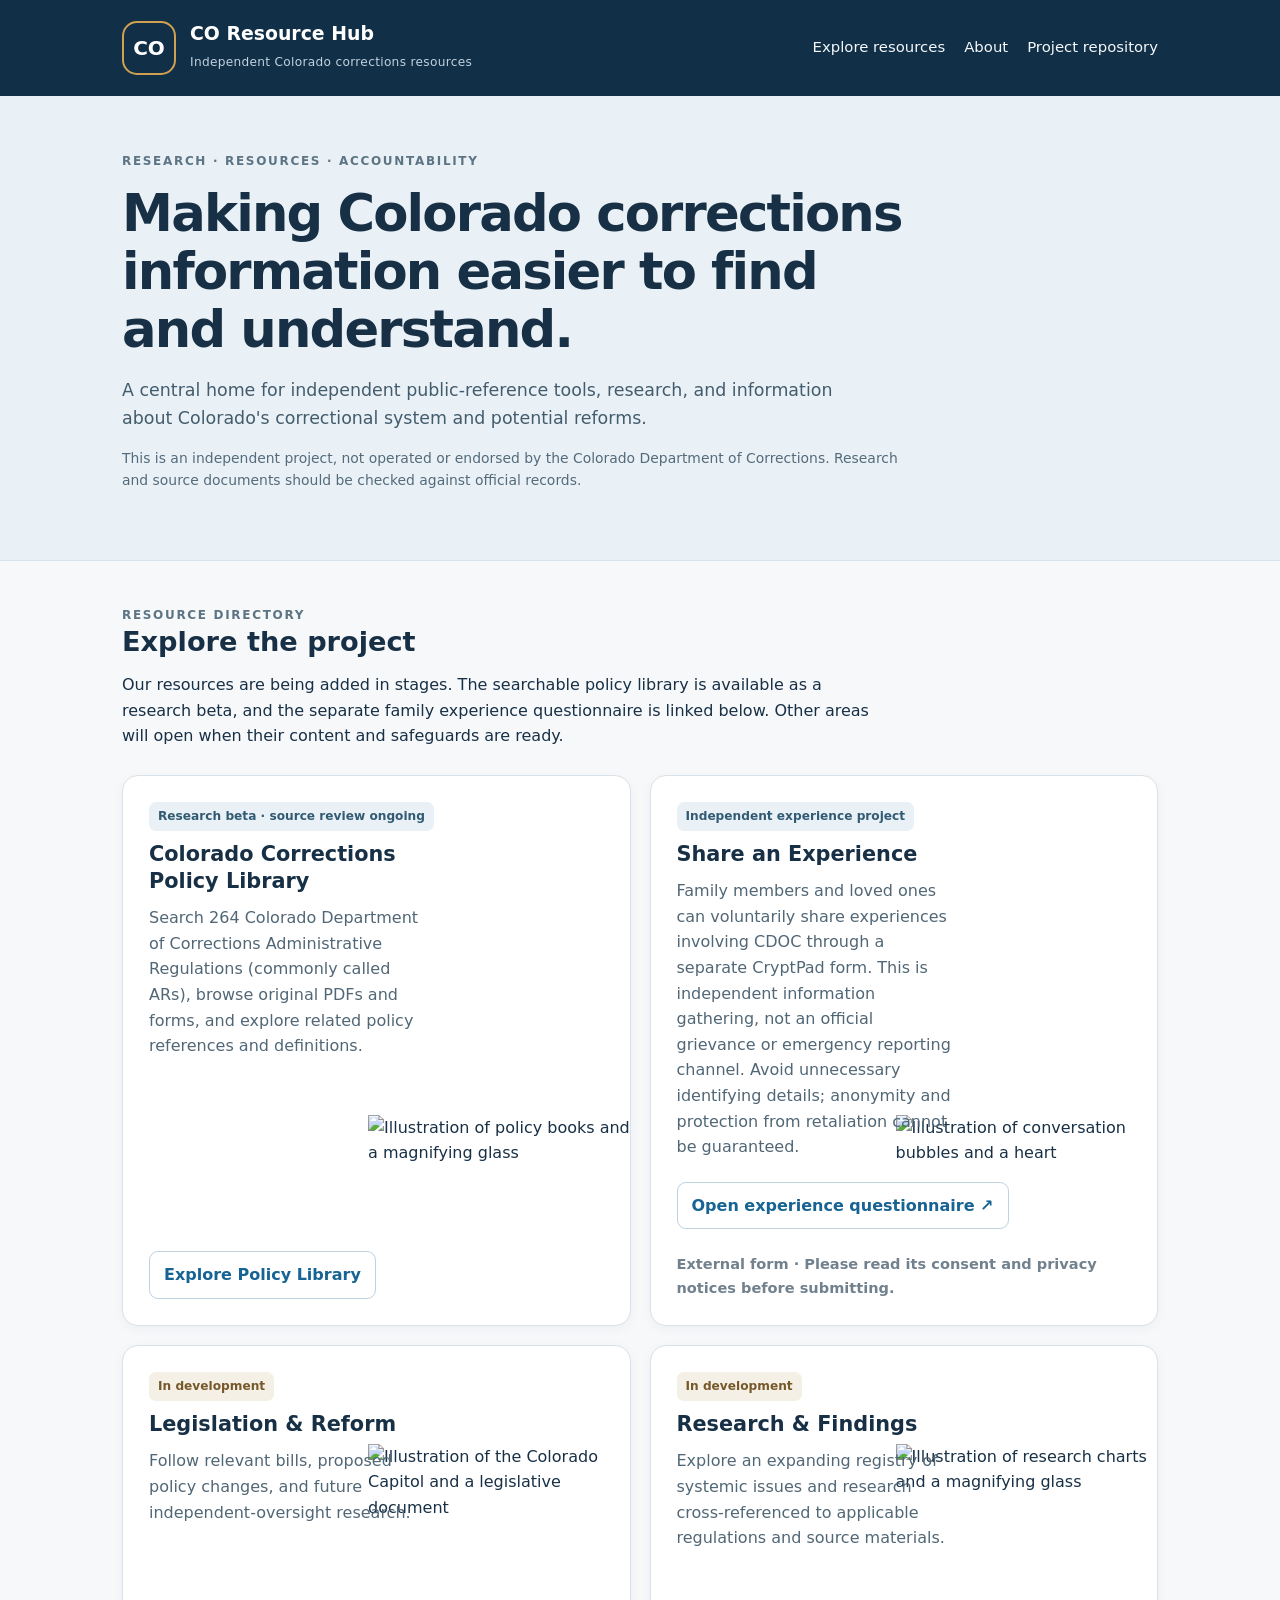
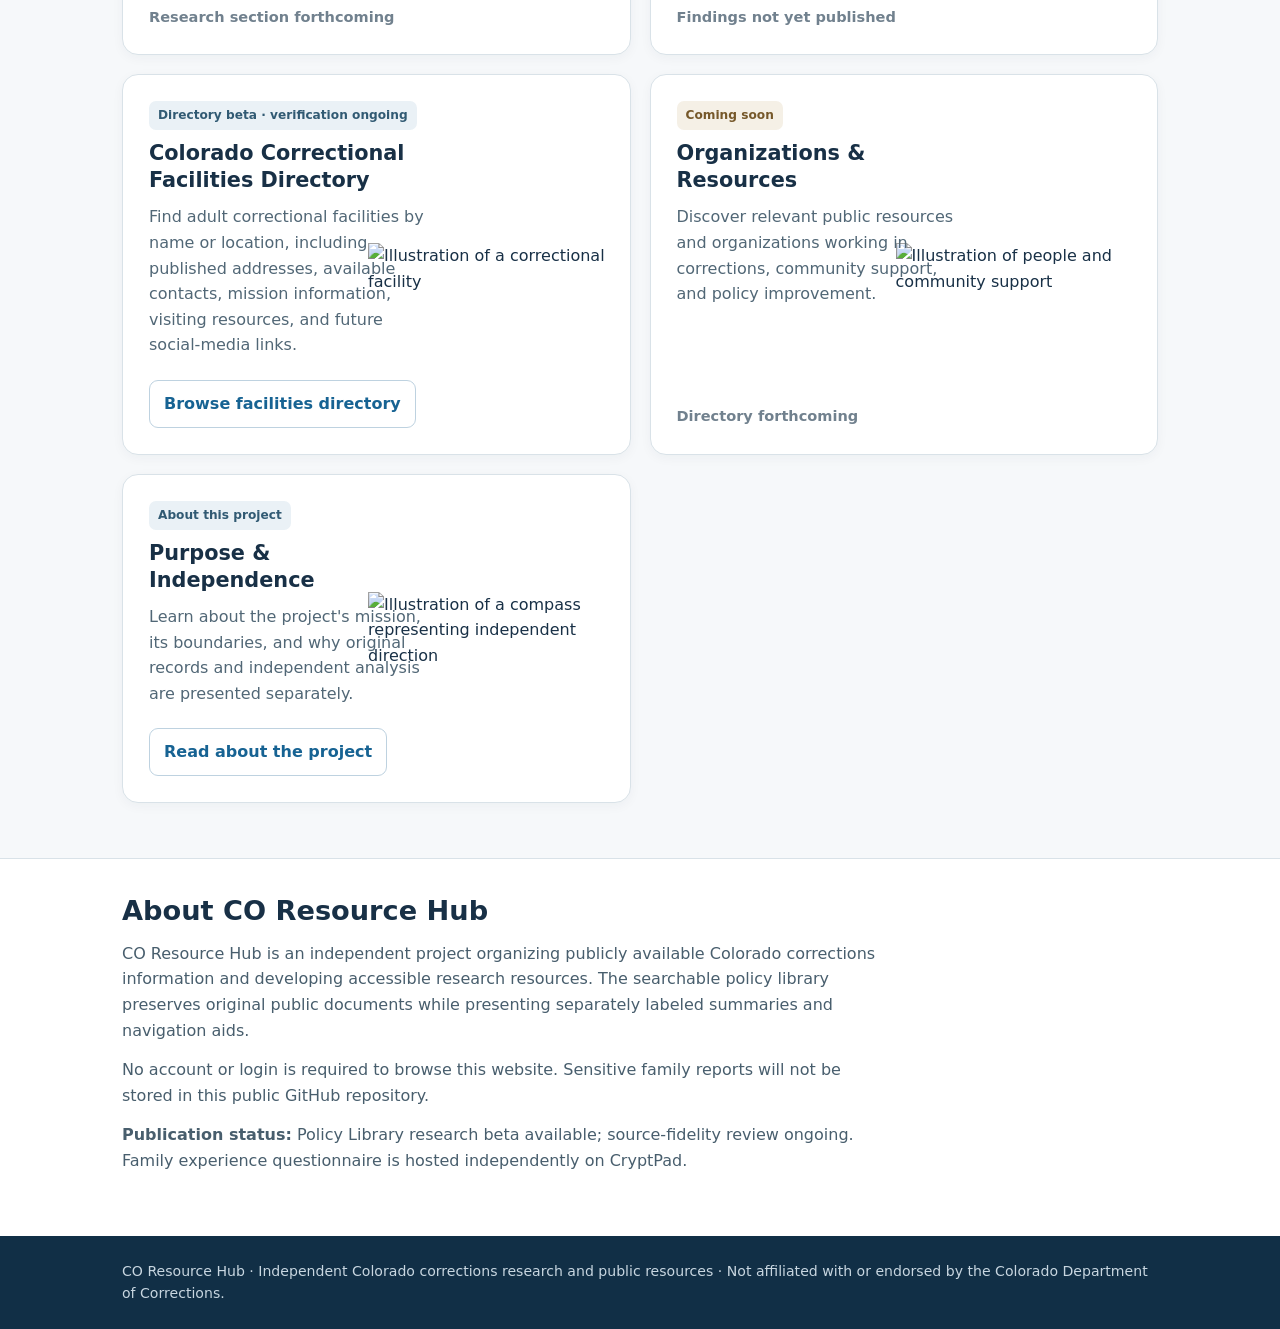
==== index.html @ f6420842 "Use full-size transparent card art with responsive layouts on homepage" ====
<!doctype html>
<html lang="en">
<head>
<meta charset="utf-8"><meta name="viewport" content="width=device-width,initial-scale=1">
<meta name="color-scheme" content="light"><meta name="theme-color" content="#112f46">
<title>CO Resource Hub | Independent Colorado Corrections Resources</title>
<meta name="description" content="Independent Colorado corrections research, public policy resources, and reform information.">
<style>
:root{color-scheme:light;--ink:#183046;--muted:#526778;--blue:#14679b;--navy:#112f46;--line:#d9e2e8;--bg:#f6f8fa;--gold:#d0a150}
*{box-sizing:border-box}html{scroll-behavior:smooth}body{margin:0;background:var(--bg);color:var(--ink);font:16px/1.6 system-ui,-apple-system,Segoe UI,Roboto,Arial,sans-serif}a{color:var(--blue)}a:focus-visible{outline:3px solid #d5a14a;outline-offset:3px}.shell{max-width:1080px;margin:auto;padding:0 22px}.top{background:var(--navy);color:white}.top .shell{display:flex;justify-content:space-between;align-items:center;gap:24px;padding-top:21px;padding-bottom:21px}.brand{display:flex;align-items:center;gap:14px;text-decoration:none;color:white}.brandmark{width:54px;height:54px;border:2px solid var(--gold);border-radius:15px;display:grid;place-items:center;font-size:20px;font-weight:800}.brandtitle{font-weight:760;line-height:1.25;font-size:1.18rem}.brandsub{color:#c1d2e0;font-size:.76rem;letter-spacing:.025em}.topnav{display:flex;gap:19px;flex-wrap:wrap}.topnav a{color:#f4f8fb;text-decoration:none;font-size:.93rem}.topnav a:hover{text-decoration:underline}.hero{background:#eaf1f6;border-bottom:1px solid var(--line)}.hero .shell{padding-top:56px;padding-bottom:55px}.eyebrow{font-size:.75rem;font-weight:800;letter-spacing:.14em;color:#5c7484;text-transform:uppercase}h1{font-size:clamp(2rem,5vw,3.2rem);line-height:1.13;letter-spacing:-.035em;margin:14px 0 18px;max-width:790px}h2{font-size:1.7rem;line-height:1.24;margin:0 0 13px}p{margin:0 0 14px}.lead{max-width:720px;font-size:1.09rem;color:#435c6d}.note{font-size:.87rem;color:#536a7b;max-width:780px}.main{padding-top:45px;padding-bottom:55px}.intro{max-width:750px;margin-bottom:26px}.grid{display:grid;grid-template-columns:repeat(2,minmax(0,1fr));gap:19px}.tile{background:white;border:1px solid var(--line);border-radius:16px;padding:26px;box-shadow:0 3px 12px rgba(21,51,72,.045);display:flex;flex-direction:column;align-items:flex-start;gap:10px}.tile h3{margin:0;font-size:1.3rem;line-height:1.3}.tile{position:relative;isolation:isolate;overflow:hidden;min-height:310px}.tile-title{width:100%;display:block}.tile-title h3{position:relative;z-index:1;max-width:63%}.tile-art{position:absolute;right:-7px;bottom:25px;width:53%;height:auto;max-height:270px;object-fit:contain;pointer-events:none;z-index:0}.tile p{position:relative;z-index:1;max-width:61%}.tile .tag,.tile .action,.tile .pending{position:relative;z-index:1}.tile p{color:#516776;margin:0;flex:1}.tag{background:#eaf1f6;color:#315a73;font-size:.76rem;font-weight:760;border-radius:7px;padding:5px 9px}.soon{background:#f5f0e6;color:#76582a}.action{margin-top:12px;padding:10px 14px;border:1px solid #bed2e0;border-radius:9px;color:#176393;text-decoration:none;font-weight:700}.action:hover{background:#f0f6fa}.pending{color:#71818e;font-size:.91rem;font-weight:650;margin-top:13px}.about{border-top:1px solid var(--line);padding:35px 0 48px;background:white}.about p{max-width:770px;color:#485e6d}.footer{background:#112f46;color:#c8d6e0;padding:24px 0;font-size:.88rem}.footer a{color:#d6e7f7}
@media(max-width:700px){.tile{min-height:0}.tile-title{display:flex;align-items:center;justify-content:space-between;gap:12px}.tile-title h3{max-width:none;flex:1}.tile-art{position:static;width:min(44%,210px);max-height:190px;flex:none}.tile p{max-width:100%}.top .shell{align-items:flex-start;flex-direction:column;gap:15px}.topnav{gap:14px}.hero .shell{padding-top:40px;padding-bottom:40px}.grid{grid-template-columns:1fr}.tile{padding:22px}.main{padding-top:35px}}@media(prefers-reduced-motion:reduce){html{scroll-behavior:auto}}
</style>
</head>
<body>
<header class="top"><div class="shell"><a class="brand" href="/" aria-label="CO Resource Hub homepage"><span class="brandmark">CO</span><span><span class="brandtitle">CO Resource Hub</span><br><span class="brandsub">Independent Colorado corrections resources</span></span></a><nav class="topnav" aria-label="Primary navigation"><a href="#resources">Explore resources</a><a href="#about">About</a><a href="https://github.com/coresourcehub/coresourcehub.github.io">Project repository</a></nav></div></header>
<section class="hero"><div class="shell"><div class="eyebrow">Research · Resources · Accountability</div><h1>Making Colorado corrections information easier to find and understand.</h1><p class="lead">A central home for independent public-reference tools, research, and information about Colorado's correctional system and potential reforms.</p><p class="note">This is an independent project, not operated or endorsed by the Colorado Department of Corrections. Research and source documents should be checked against official records.</p></div></section>
<main id="resources" class="shell main"><div class="intro"><div class="eyebrow">Resource directory</div><h2>Explore the project</h2><p>Our resources are being added in stages. The searchable policy library is available as a research beta, and the separate family experience questionnaire is linked below. Other areas will open when their content and safeguards are ready.</p></div>
<div class="grid">
<section class="tile"><span class="tag">Research beta · source review ongoing</span><div class="tile-title"><h3>Colorado Corrections Policy Library</h3><img class="tile-art" src="/assets/home-art/policy-library.png" alt="Illustration of policy books and a magnifying glass" width="152" height="105" loading="lazy" decoding="async"></div><p>Search 264 Colorado Department of Corrections Administrative Regulations (commonly called ARs), browse original PDFs and forms, and explore related policy references and definitions.</p><a class="action" href="/policy-library/">Explore Policy Library</a></section>
<section class="tile"><span class="tag">Independent experience project</span><div class="tile-title"><h3>Share an Experience</h3><img class="tile-art" src="/assets/home-art/share-experience.png" alt="Illustration of conversation bubbles and a heart" width="152" height="105" loading="lazy" decoding="async"></div><p>Family members and loved ones can voluntarily share experiences involving CDOC through a separate CryptPad form. This is independent information gathering, not an official grievance or emergency reporting channel. Avoid unnecessary identifying details; anonymity and protection from retaliation cannot be guaranteed.</p><a class="action" href="https://cryptpad.fr/form/#/2/form/view/bYicaVissbYrBGzRIF2jSWqAauh83I-JgOISF4d9OFk/" target="_blank" rel="noopener noreferrer" aria-label="Open the independent experience questionnaire in CryptPad (external site)">Open experience questionnaire ↗</a><span class="pending">External form · Please read its consent and privacy notices before submitting.</span></section>
<section class="tile"><span class="tag soon">In development</span><div class="tile-title"><h3>Legislation &amp; Reform</h3><img class="tile-art" src="/assets/home-art/legislation-reform.png" alt="Illustration of the Colorado Capitol and a legislative document" width="152" height="105" loading="lazy" decoding="async"></div><p>Follow relevant bills, proposed policy changes, and future independent-oversight research.</p><span class="pending">Research section forthcoming</span></section>
<section class="tile"><span class="tag soon">In development</span><div class="tile-title"><h3>Research &amp; Findings</h3><img class="tile-art" src="/assets/home-art/research-findings.png" alt="Illustration of research charts and a magnifying glass" width="152" height="105" loading="lazy" decoding="async"></div><p>Explore an expanding registry of systemic issues and research cross-referenced to applicable regulations and source materials.</p><span class="pending">Findings not yet published</span></section>
<section class="tile"><span class="tag">Directory beta · verification ongoing</span><div class="tile-title"><h3>Colorado Correctional Facilities Directory</h3><img class="tile-art" src="/assets/home-art/facilities-directory.png" alt="Illustration of a correctional facility" width="152" height="105" loading="lazy" decoding="async"></div><p>Find adult correctional facilities by name or location, including published addresses, available contacts, mission information, visiting resources, and future social-media links.</p><a class="action" href="/facilities/">Browse facilities directory</a></section>
<section class="tile"><span class="tag soon">Coming soon</span><div class="tile-title"><h3>Organizations &amp; Resources</h3><img class="tile-art" src="/assets/home-art/organizations-resources.png" alt="Illustration of people and community support" width="152" height="105" loading="lazy" decoding="async"></div><p>Discover relevant public resources and organizations working in corrections, community support, and policy improvement.</p><span class="pending">Directory forthcoming</span></section>
<section class="tile"><span class="tag">About this project</span><div class="tile-title"><h3>Purpose &amp; Independence</h3><img class="tile-art" src="/assets/home-art/purpose-independence.png" alt="Illustration of a compass representing independent direction" width="152" height="105" loading="lazy" decoding="async"></div><p>Learn about the project's mission, its boundaries, and why original records and independent analysis are presented separately.</p><a class="action" href="#about">Read about the project</a></section>
</div></main>
<section class="about" id="about"><div class="shell"><h2>About CO Resource Hub</h2><p>CO Resource Hub is an independent project organizing publicly available Colorado corrections information and developing accessible research resources. The searchable policy library preserves original public documents while presenting separately labeled summaries and navigation aids.</p><p>No account or login is required to browse this website. Sensitive family reports will not be stored in this public GitHub repository.</p><p><strong>Publication status:</strong> Policy Library research beta available; source-fidelity review ongoing. Family experience questionnaire is hosted independently on CryptPad.</p></div></section>
<footer class="footer"><div class="shell">CO Resource Hub · Independent Colorado corrections research and public resources · Not affiliated with or endorsed by the Colorado Department of Corrections.</div></footer>
</body></html>
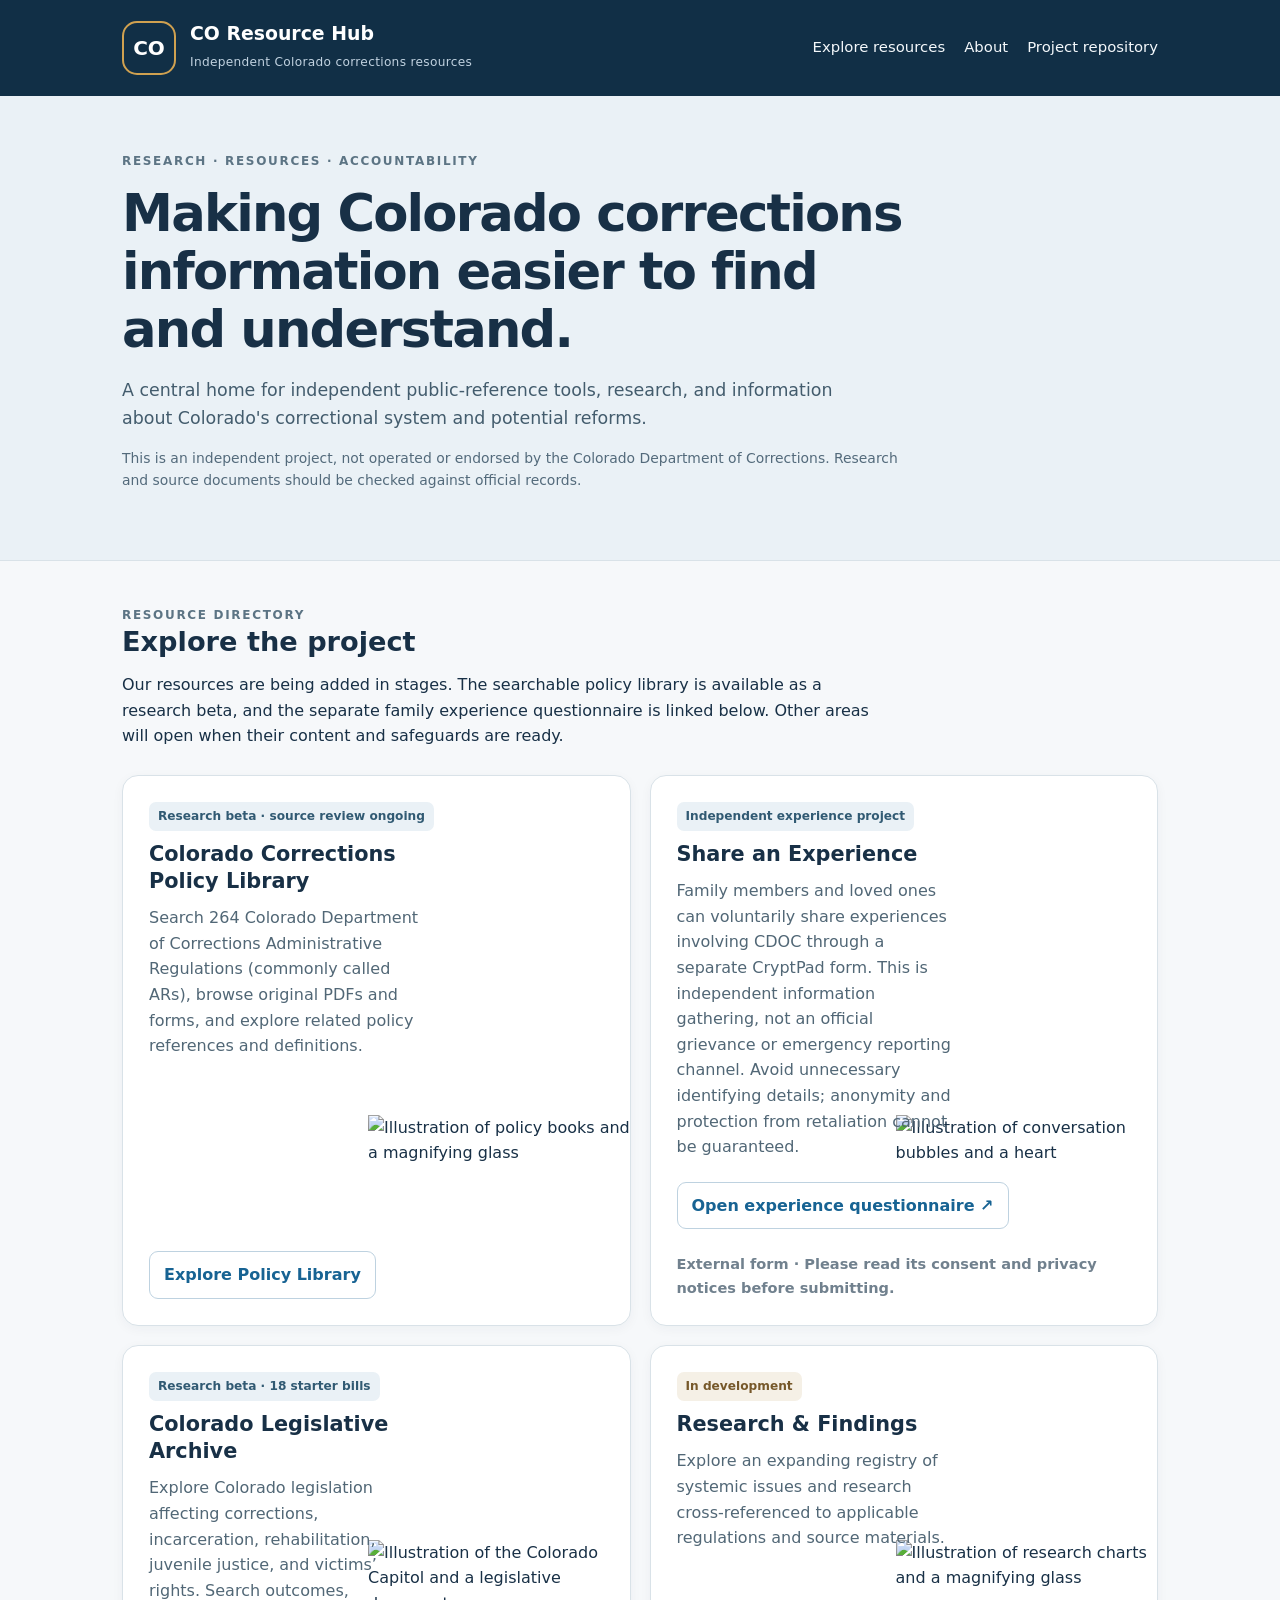
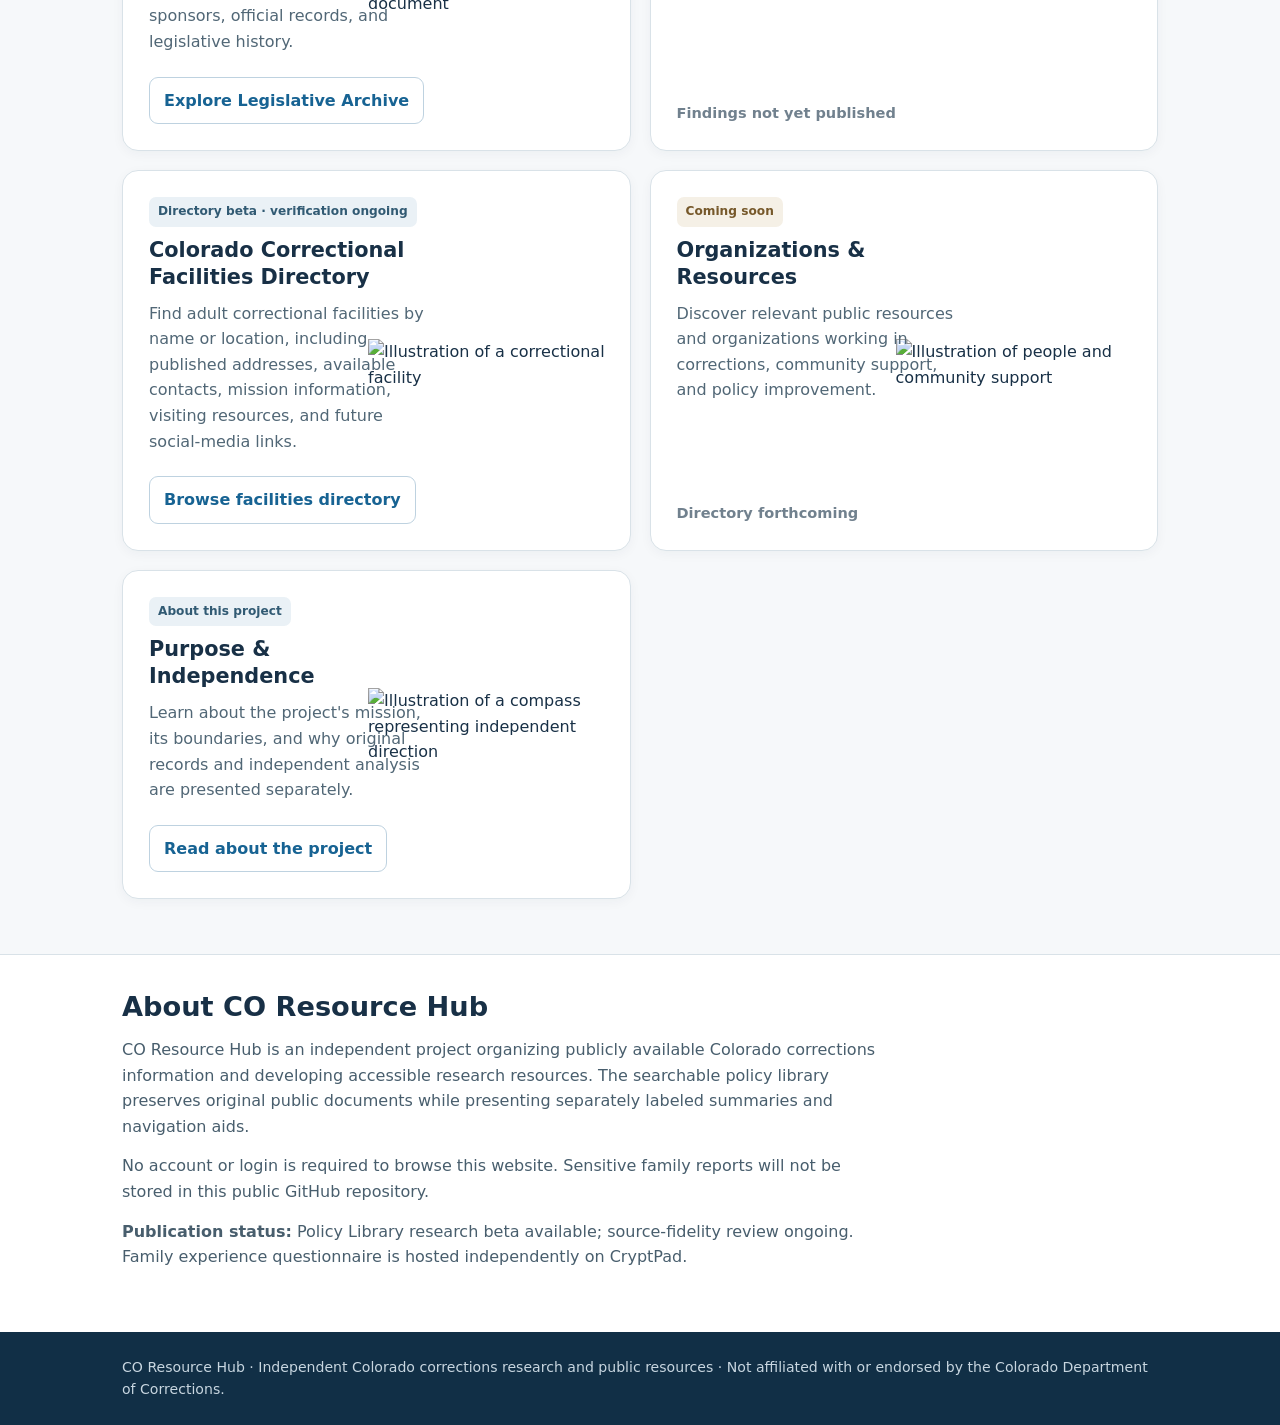
==== commit 6f577312: "Link new legislative archive from existing homepage card" ====
--- a/index.html
+++ b/index.html
@@ -18,7 +18,7 @@
 <div class="grid">
 <section class="tile"><span class="tag">Research beta · source review ongoing</span><div class="tile-title"><h3>Colorado Corrections Policy Library</h3><img class="tile-art" src="/assets/home-art/policy-library.png" alt="Illustration of policy books and a magnifying glass" width="152" height="105" loading="lazy" decoding="async"></div><p>Search 264 Colorado Department of Corrections Administrative Regulations (commonly called ARs), browse original PDFs and forms, and explore related policy references and definitions.</p><a class="action" href="/policy-library/">Explore Policy Library</a></section>
 <section class="tile"><span class="tag">Independent experience project</span><div class="tile-title"><h3>Share an Experience</h3><img class="tile-art" src="/assets/home-art/share-experience.png" alt="Illustration of conversation bubbles and a heart" width="152" height="105" loading="lazy" decoding="async"></div><p>Family members and loved ones can voluntarily share experiences involving CDOC through a separate CryptPad form. This is independent information gathering, not an official grievance or emergency reporting channel. Avoid unnecessary identifying details; anonymity and protection from retaliation cannot be guaranteed.</p><a class="action" href="https://cryptpad.fr/form/#/2/form/view/bYicaVissbYrBGzRIF2jSWqAauh83I-JgOISF4d9OFk/" target="_blank" rel="noopener noreferrer" aria-label="Open the independent experience questionnaire in CryptPad (external site)">Open experience questionnaire ↗</a><span class="pending">External form · Please read its consent and privacy notices before submitting.</span></section>
-<section class="tile"><span class="tag soon">In development</span><div class="tile-title"><h3>Legislation &amp; Reform</h3><img class="tile-art" src="/assets/home-art/legislation-reform.png" alt="Illustration of the Colorado Capitol and a legislative document" width="152" height="105" loading="lazy" decoding="async"></div><p>Follow relevant bills, proposed policy changes, and future independent-oversight research.</p><span class="pending">Research section forthcoming</span></section>
+<section class="tile"><span class="tag">Research beta · 18 starter bills</span><div class="tile-title"><h3>Colorado Legislative Archive</h3><img class="tile-art" src="/assets/home-art/legislation-reform.png" alt="Illustration of the Colorado Capitol and a legislative document" width="152" height="105" loading="lazy" decoding="async"></div><p>Explore Colorado legislation affecting corrections, incarceration, rehabilitation, juvenile justice, and victims’ rights. Search outcomes, sponsors, official records, and legislative history.</p><a class="action" href="/legislation/">Explore Legislative Archive</a></section>
 <section class="tile"><span class="tag soon">In development</span><div class="tile-title"><h3>Research &amp; Findings</h3><img class="tile-art" src="/assets/home-art/research-findings.png" alt="Illustration of research charts and a magnifying glass" width="152" height="105" loading="lazy" decoding="async"></div><p>Explore an expanding registry of systemic issues and research cross-referenced to applicable regulations and source materials.</p><span class="pending">Findings not yet published</span></section>
 <section class="tile"><span class="tag">Directory beta · verification ongoing</span><div class="tile-title"><h3>Colorado Correctional Facilities Directory</h3><img class="tile-art" src="/assets/home-art/facilities-directory.png" alt="Illustration of a correctional facility" width="152" height="105" loading="lazy" decoding="async"></div><p>Find adult correctional facilities by name or location, including published addresses, available contacts, mission information, visiting resources, and future social-media links.</p><a class="action" href="/facilities/">Browse facilities directory</a></section>
 <section class="tile"><span class="tag soon">Coming soon</span><div class="tile-title"><h3>Organizations &amp; Resources</h3><img class="tile-art" src="/assets/home-art/organizations-resources.png" alt="Illustration of people and community support" width="152" height="105" loading="lazy" decoding="async"></div><p>Discover relevant public resources and organizations working in corrections, community support, and policy improvement.</p><span class="pending">Directory forthcoming</span></section>
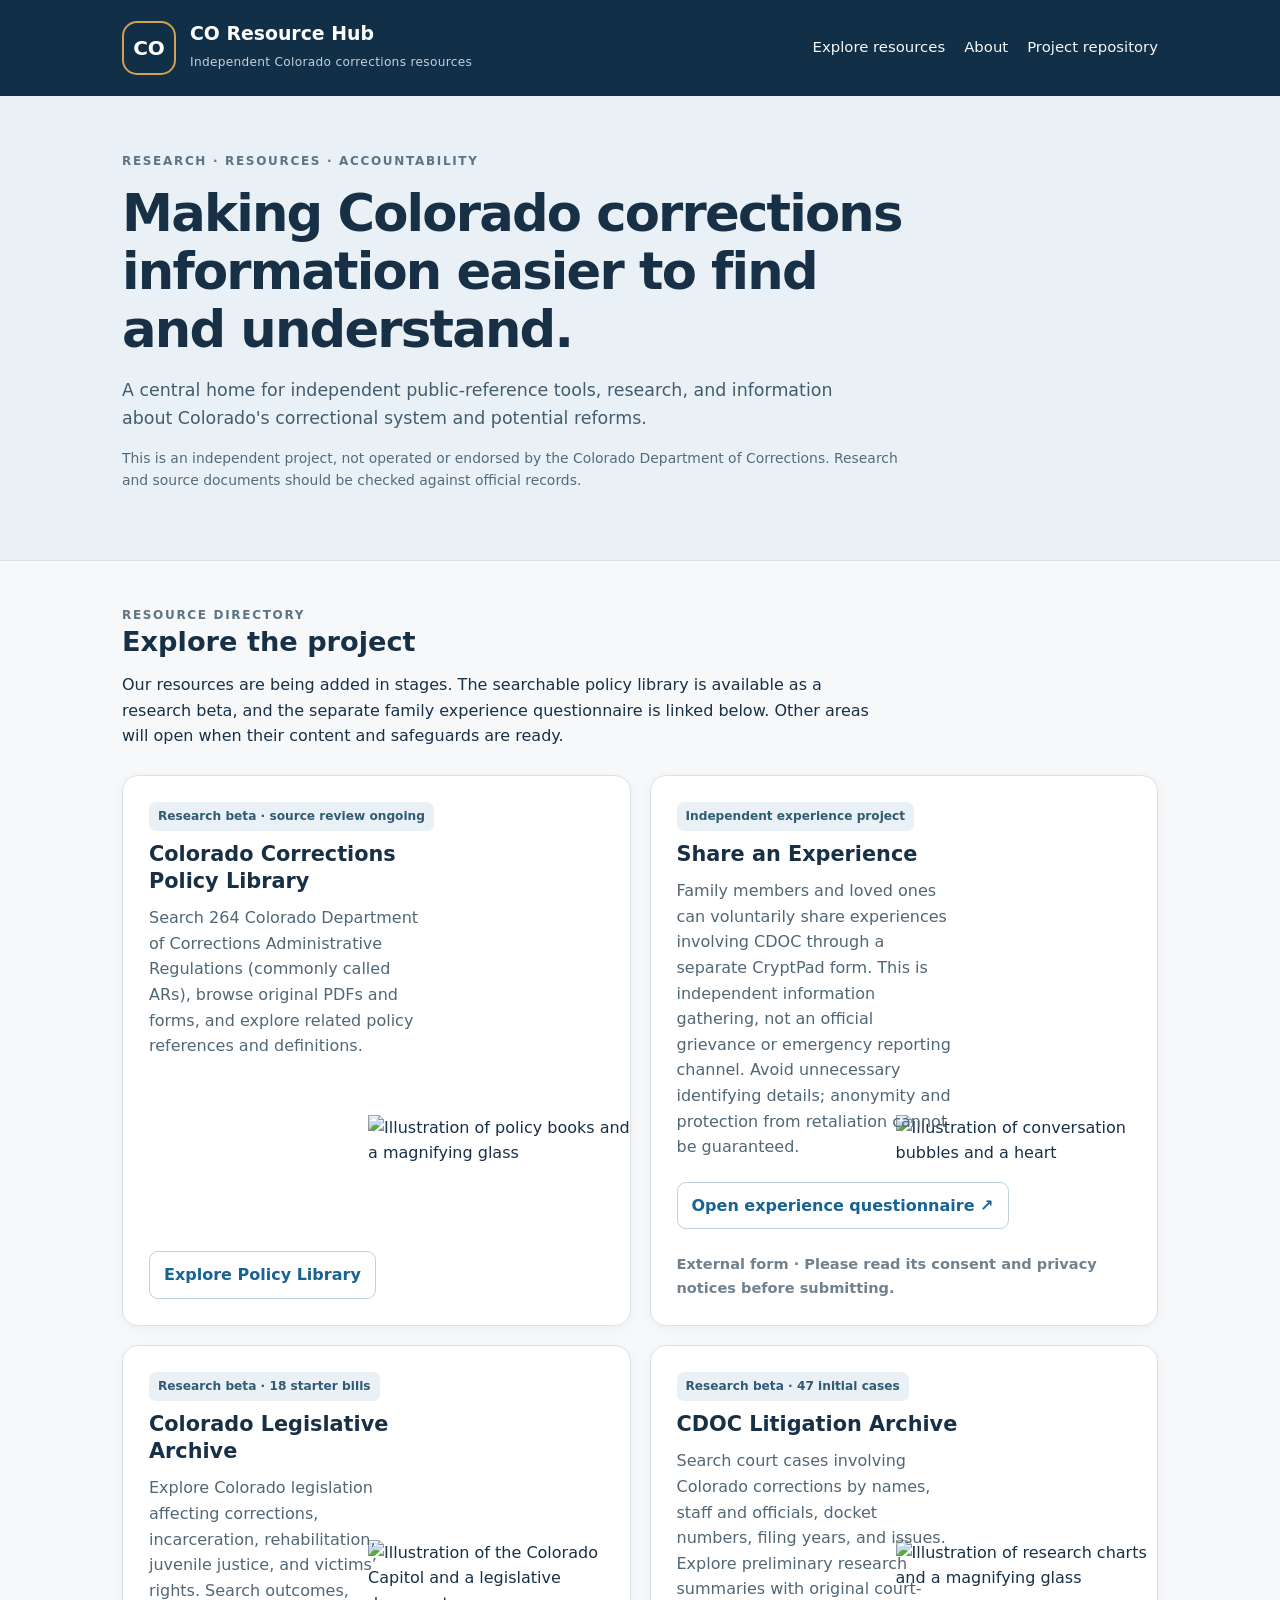
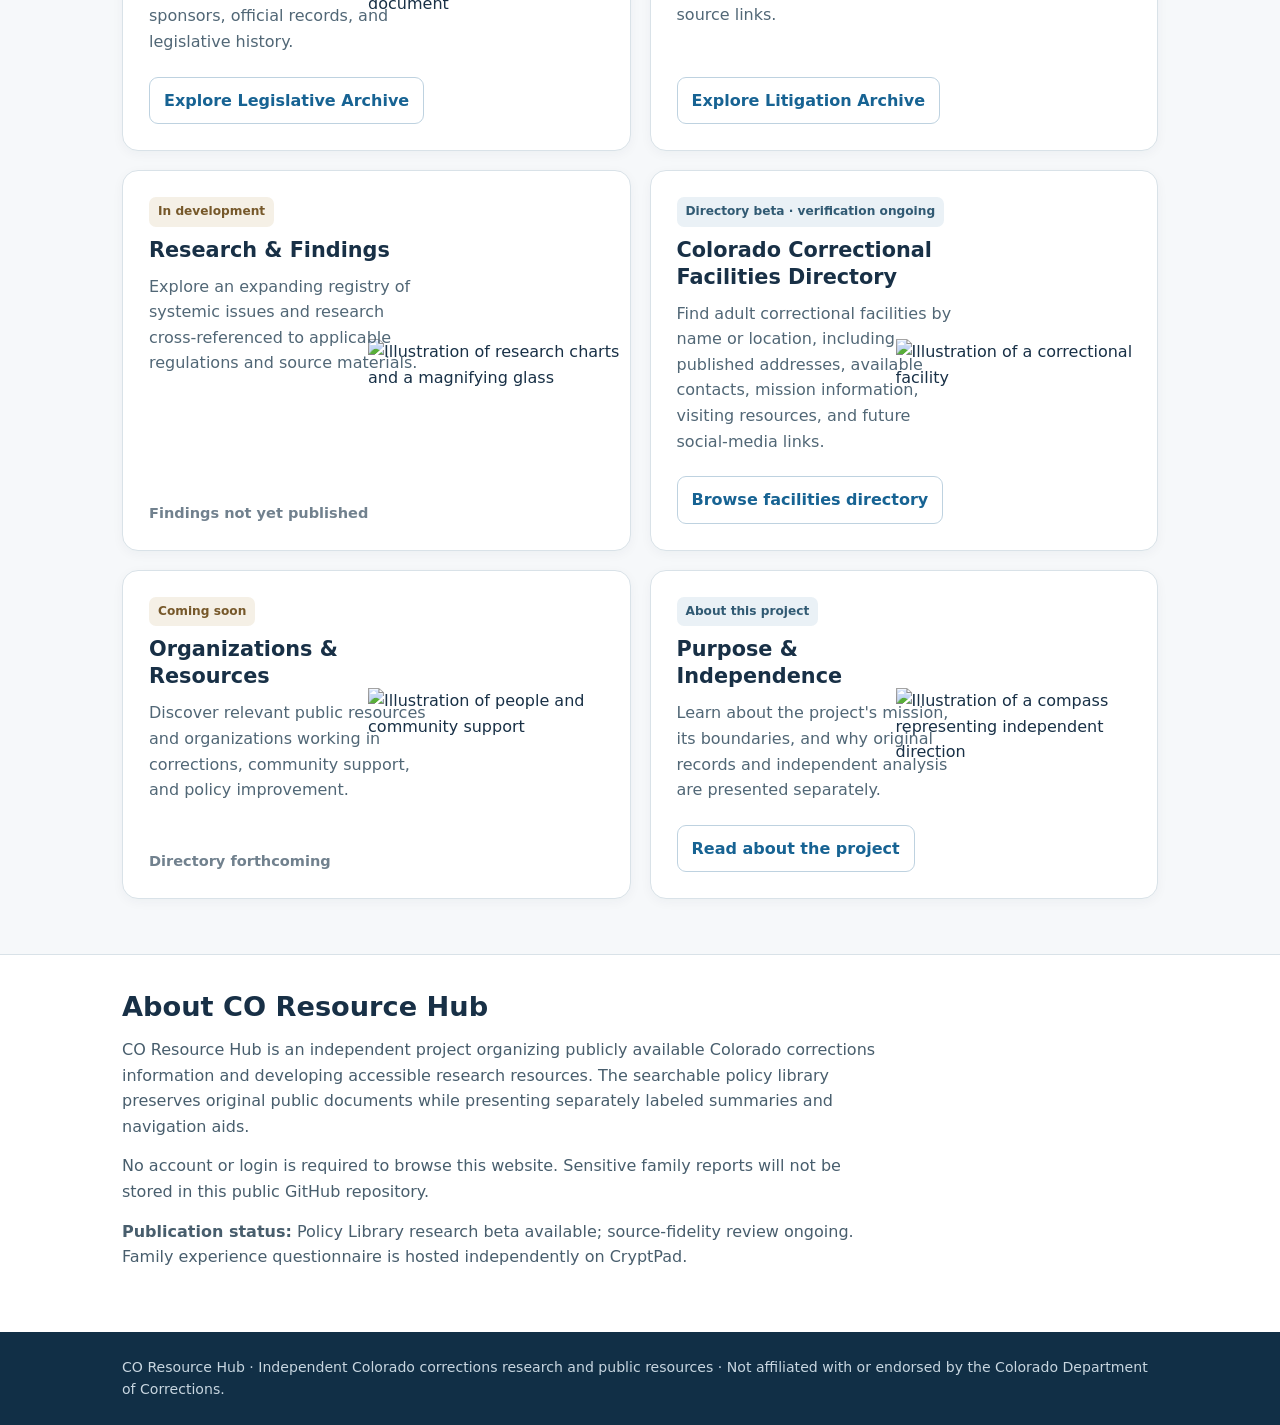
==== commit 4bb4787b: "Link new 47-case Litigation Archive from homepage while preserving existing cards" ====
--- a/index.html
+++ b/index.html
@@ -19,6 +19,7 @@
 <section class="tile"><span class="tag">Research beta · source review ongoing</span><div class="tile-title"><h3>Colorado Corrections Policy Library</h3><img class="tile-art" src="/assets/home-art/policy-library.png" alt="Illustration of policy books and a magnifying glass" width="152" height="105" loading="lazy" decoding="async"></div><p>Search 264 Colorado Department of Corrections Administrative Regulations (commonly called ARs), browse original PDFs and forms, and explore related policy references and definitions.</p><a class="action" href="/policy-library/">Explore Policy Library</a></section>
 <section class="tile"><span class="tag">Independent experience project</span><div class="tile-title"><h3>Share an Experience</h3><img class="tile-art" src="/assets/home-art/share-experience.png" alt="Illustration of conversation bubbles and a heart" width="152" height="105" loading="lazy" decoding="async"></div><p>Family members and loved ones can voluntarily share experiences involving CDOC through a separate CryptPad form. This is independent information gathering, not an official grievance or emergency reporting channel. Avoid unnecessary identifying details; anonymity and protection from retaliation cannot be guaranteed.</p><a class="action" href="https://cryptpad.fr/form/#/2/form/view/bYicaVissbYrBGzRIF2jSWqAauh83I-JgOISF4d9OFk/" target="_blank" rel="noopener noreferrer" aria-label="Open the independent experience questionnaire in CryptPad (external site)">Open experience questionnaire ↗</a><span class="pending">External form · Please read its consent and privacy notices before submitting.</span></section>
 <section class="tile"><span class="tag">Research beta · 18 starter bills</span><div class="tile-title"><h3>Colorado Legislative Archive</h3><img class="tile-art" src="/assets/home-art/legislation-reform.png" alt="Illustration of the Colorado Capitol and a legislative document" width="152" height="105" loading="lazy" decoding="async"></div><p>Explore Colorado legislation affecting corrections, incarceration, rehabilitation, juvenile justice, and victims’ rights. Search outcomes, sponsors, official records, and legislative history.</p><a class="action" href="/legislation/">Explore Legislative Archive</a></section>
+<section class="tile"><span class="tag">Research beta · 47 initial cases</span><div class="tile-title"><h3>CDOC Litigation Archive</h3><img class="tile-art" src="/assets/home-art/research-findings.png" alt="Illustration of research charts and a magnifying glass" width="152" height="105" loading="lazy" decoding="async"></div><p>Search court cases involving Colorado corrections by names, staff and officials, docket numbers, filing years, and issues. Explore preliminary research summaries with original court-source links.</p><a class="action" href="/litigation/">Explore Litigation Archive</a></section>
 <section class="tile"><span class="tag soon">In development</span><div class="tile-title"><h3>Research &amp; Findings</h3><img class="tile-art" src="/assets/home-art/research-findings.png" alt="Illustration of research charts and a magnifying glass" width="152" height="105" loading="lazy" decoding="async"></div><p>Explore an expanding registry of systemic issues and research cross-referenced to applicable regulations and source materials.</p><span class="pending">Findings not yet published</span></section>
 <section class="tile"><span class="tag">Directory beta · verification ongoing</span><div class="tile-title"><h3>Colorado Correctional Facilities Directory</h3><img class="tile-art" src="/assets/home-art/facilities-directory.png" alt="Illustration of a correctional facility" width="152" height="105" loading="lazy" decoding="async"></div><p>Find adult correctional facilities by name or location, including published addresses, available contacts, mission information, visiting resources, and future social-media links.</p><a class="action" href="/facilities/">Browse facilities directory</a></section>
 <section class="tile"><span class="tag soon">Coming soon</span><div class="tile-title"><h3>Organizations &amp; Resources</h3><img class="tile-art" src="/assets/home-art/organizations-resources.png" alt="Illustration of people and community support" width="152" height="105" loading="lazy" decoding="async"></div><p>Discover relevant public resources and organizations working in corrections, community support, and policy improvement.</p><span class="pending">Directory forthcoming</span></section>
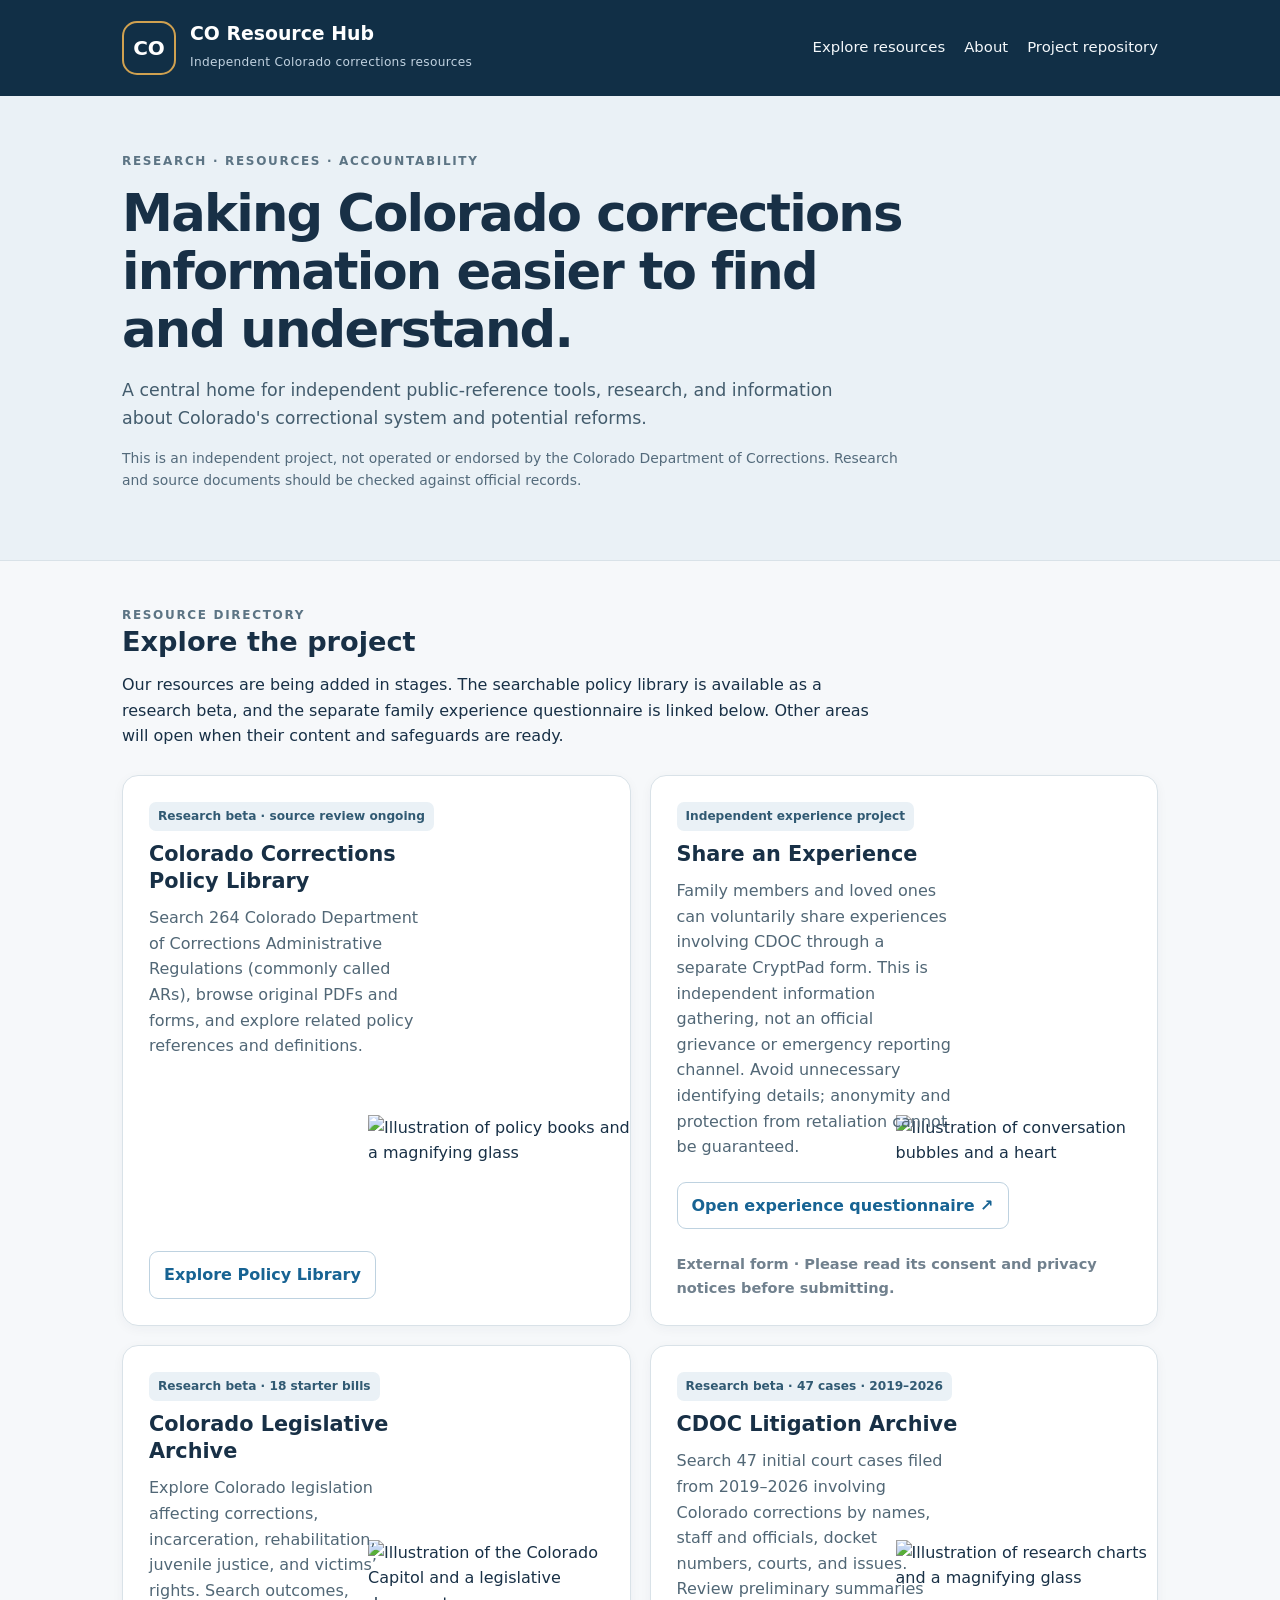
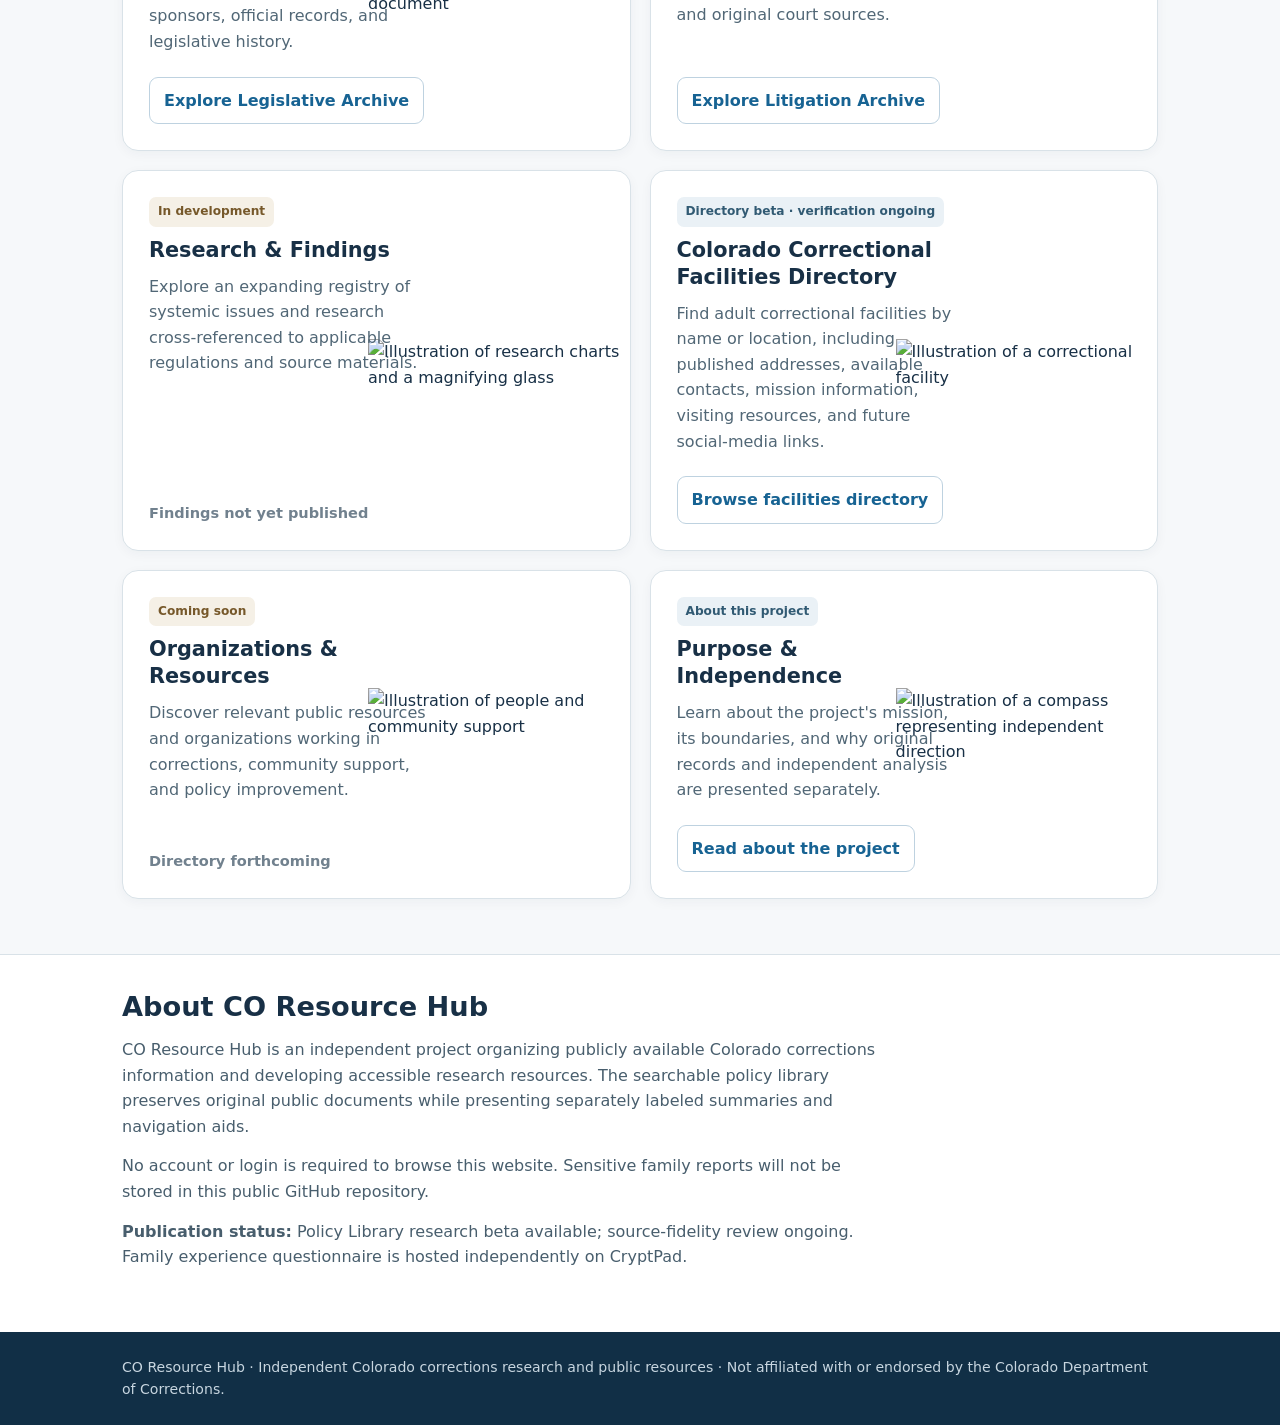
==== commit c30f4912: "Clarify litigation archive dates, remove attorney display and generic search example" ====
--- a/index.html
+++ b/index.html
@@ -19,7 +19,7 @@
 <section class="tile"><span class="tag">Research beta · source review ongoing</span><div class="tile-title"><h3>Colorado Corrections Policy Library</h3><img class="tile-art" src="/assets/home-art/policy-library.png" alt="Illustration of policy books and a magnifying glass" width="152" height="105" loading="lazy" decoding="async"></div><p>Search 264 Colorado Department of Corrections Administrative Regulations (commonly called ARs), browse original PDFs and forms, and explore related policy references and definitions.</p><a class="action" href="/policy-library/">Explore Policy Library</a></section>
 <section class="tile"><span class="tag">Independent experience project</span><div class="tile-title"><h3>Share an Experience</h3><img class="tile-art" src="/assets/home-art/share-experience.png" alt="Illustration of conversation bubbles and a heart" width="152" height="105" loading="lazy" decoding="async"></div><p>Family members and loved ones can voluntarily share experiences involving CDOC through a separate CryptPad form. This is independent information gathering, not an official grievance or emergency reporting channel. Avoid unnecessary identifying details; anonymity and protection from retaliation cannot be guaranteed.</p><a class="action" href="https://cryptpad.fr/form/#/2/form/view/bYicaVissbYrBGzRIF2jSWqAauh83I-JgOISF4d9OFk/" target="_blank" rel="noopener noreferrer" aria-label="Open the independent experience questionnaire in CryptPad (external site)">Open experience questionnaire ↗</a><span class="pending">External form · Please read its consent and privacy notices before submitting.</span></section>
 <section class="tile"><span class="tag">Research beta · 18 starter bills</span><div class="tile-title"><h3>Colorado Legislative Archive</h3><img class="tile-art" src="/assets/home-art/legislation-reform.png" alt="Illustration of the Colorado Capitol and a legislative document" width="152" height="105" loading="lazy" decoding="async"></div><p>Explore Colorado legislation affecting corrections, incarceration, rehabilitation, juvenile justice, and victims’ rights. Search outcomes, sponsors, official records, and legislative history.</p><a class="action" href="/legislation/">Explore Legislative Archive</a></section>
-<section class="tile"><span class="tag">Research beta · 47 initial cases</span><div class="tile-title"><h3>CDOC Litigation Archive</h3><img class="tile-art" src="/assets/home-art/research-findings.png" alt="Illustration of research charts and a magnifying glass" width="152" height="105" loading="lazy" decoding="async"></div><p>Search court cases involving Colorado corrections by names, staff and officials, docket numbers, filing years, and issues. Explore preliminary research summaries with original court-source links.</p><a class="action" href="/litigation/">Explore Litigation Archive</a></section>
+<section class="tile"><span class="tag">Research beta · 47 cases · 2019–2026</span><div class="tile-title"><h3>CDOC Litigation Archive</h3><img class="tile-art" src="/assets/home-art/research-findings.png" alt="Illustration of research charts and a magnifying glass" width="152" height="105" loading="lazy" decoding="async"></div><p>Search 47 initial court cases filed from 2019–2026 involving Colorado corrections by names, staff and officials, docket numbers, courts, and issues. Review preliminary summaries and original court sources.</p><a class="action" href="/litigation/">Explore Litigation Archive</a></section>
 <section class="tile"><span class="tag soon">In development</span><div class="tile-title"><h3>Research &amp; Findings</h3><img class="tile-art" src="/assets/home-art/research-findings.png" alt="Illustration of research charts and a magnifying glass" width="152" height="105" loading="lazy" decoding="async"></div><p>Explore an expanding registry of systemic issues and research cross-referenced to applicable regulations and source materials.</p><span class="pending">Findings not yet published</span></section>
 <section class="tile"><span class="tag">Directory beta · verification ongoing</span><div class="tile-title"><h3>Colorado Correctional Facilities Directory</h3><img class="tile-art" src="/assets/home-art/facilities-directory.png" alt="Illustration of a correctional facility" width="152" height="105" loading="lazy" decoding="async"></div><p>Find adult correctional facilities by name or location, including published addresses, available contacts, mission information, visiting resources, and future social-media links.</p><a class="action" href="/facilities/">Browse facilities directory</a></section>
 <section class="tile"><span class="tag soon">Coming soon</span><div class="tile-title"><h3>Organizations &amp; Resources</h3><img class="tile-art" src="/assets/home-art/organizations-resources.png" alt="Illustration of people and community support" width="152" height="105" loading="lazy" decoding="async"></div><p>Discover relevant public resources and organizations working in corrections, community support, and policy improvement.</p><span class="pending">Directory forthcoming</span></section>
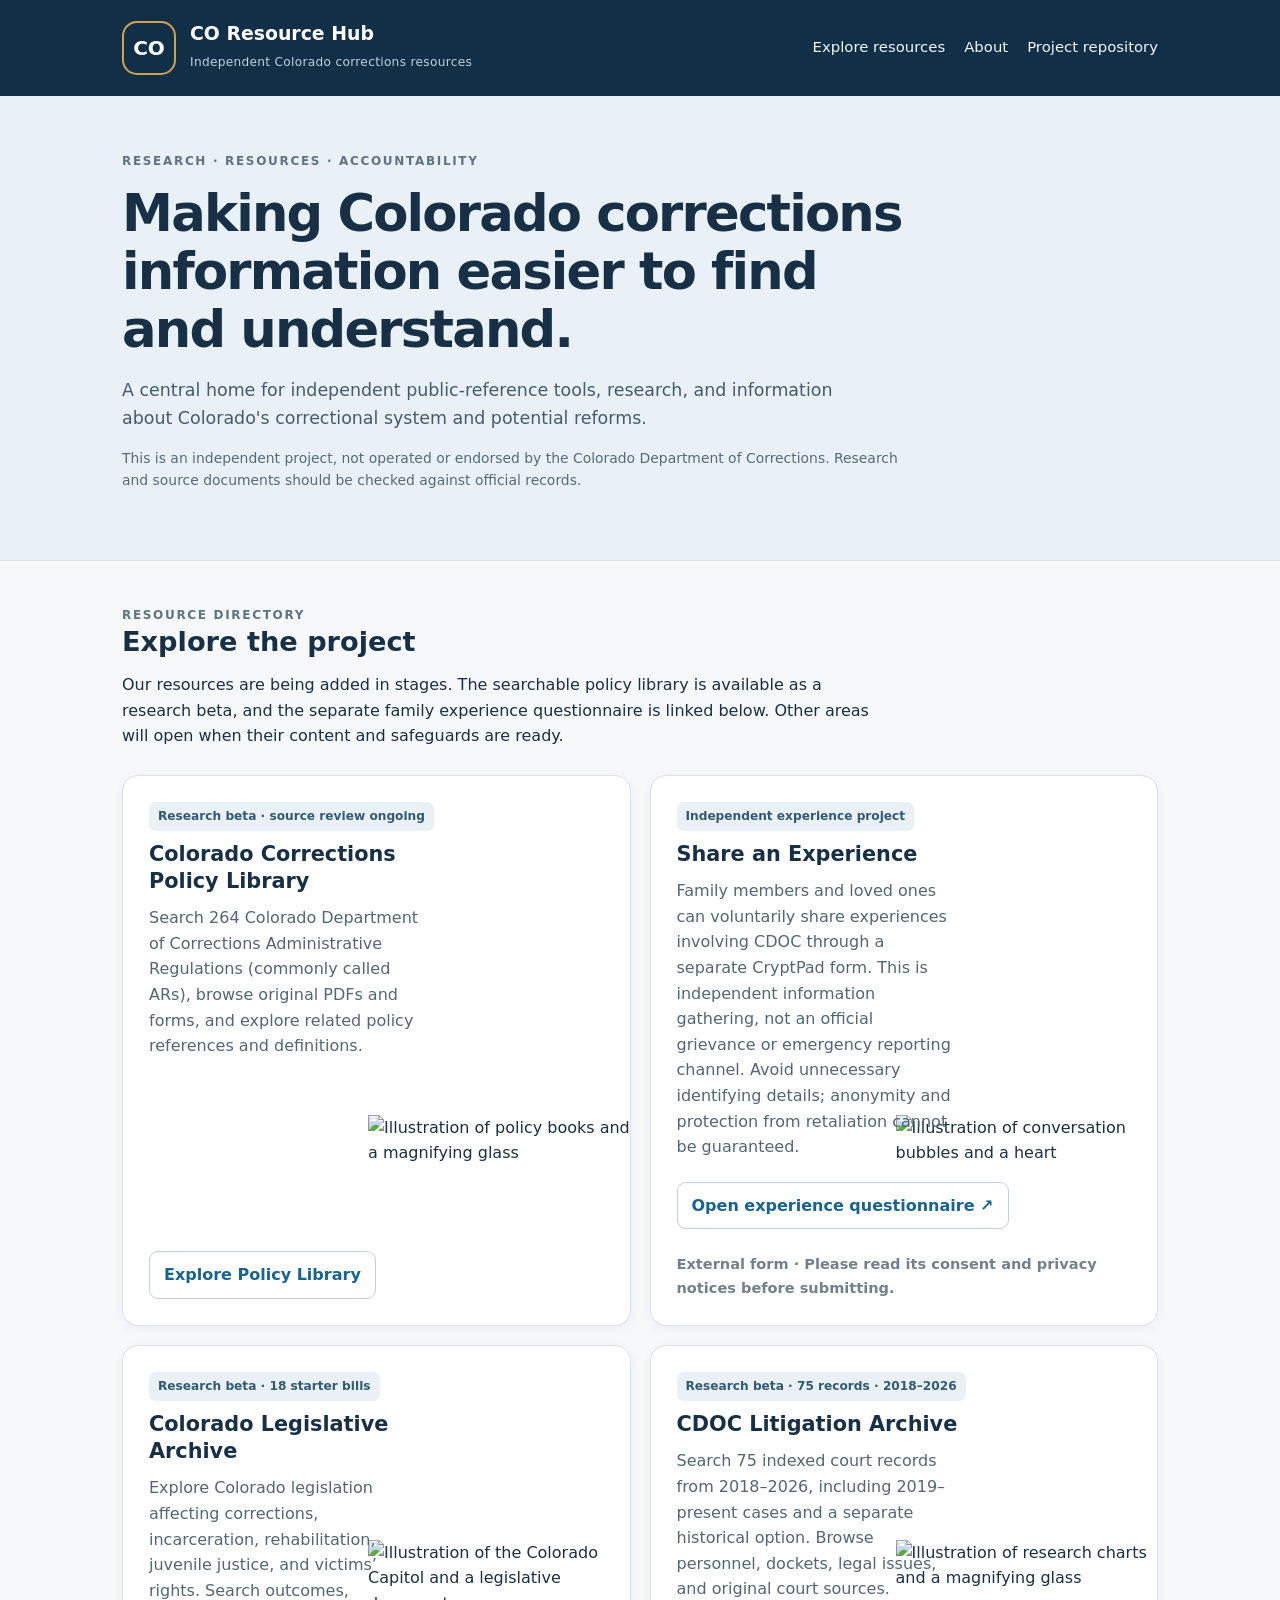
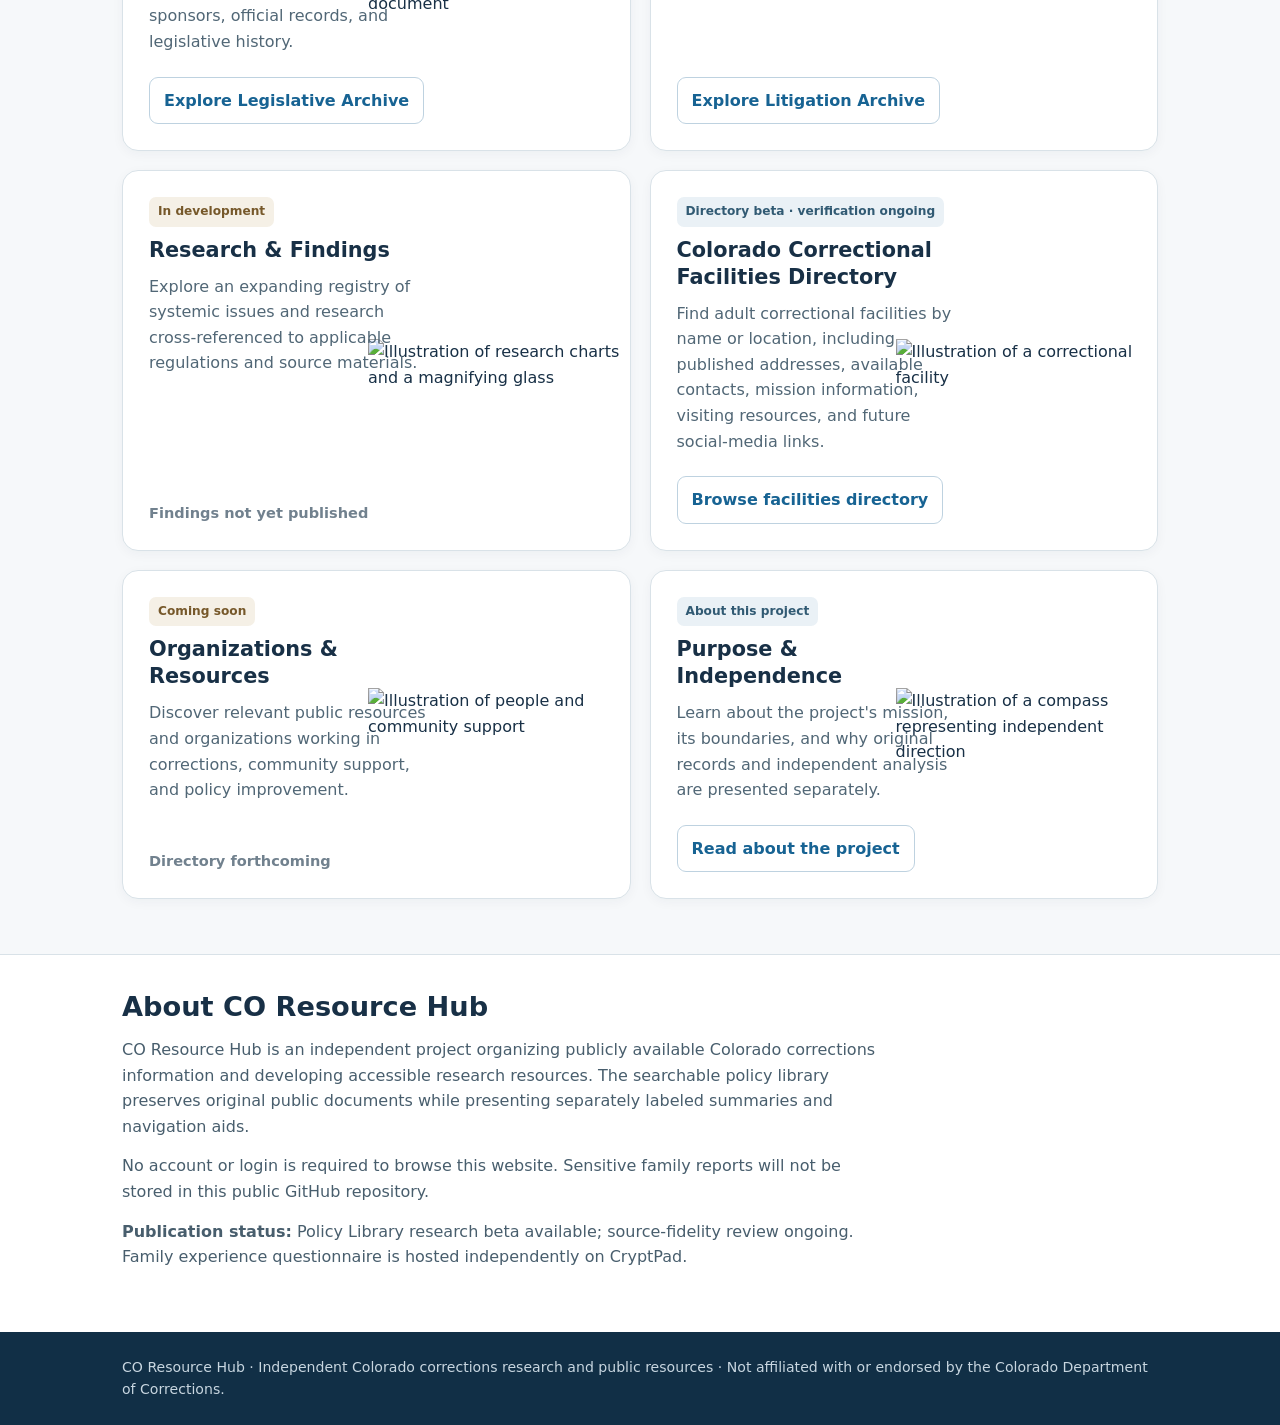
==== commit 1422dd54: "Update existing litigation homepage card to 75-record archive while preserving illustrations and des" ====
--- a/index.html
+++ b/index.html
@@ -19,7 +19,7 @@
 <section class="tile"><span class="tag">Research beta · source review ongoing</span><div class="tile-title"><h3>Colorado Corrections Policy Library</h3><img class="tile-art" src="/assets/home-art/policy-library.png" alt="Illustration of policy books and a magnifying glass" width="152" height="105" loading="lazy" decoding="async"></div><p>Search 264 Colorado Department of Corrections Administrative Regulations (commonly called ARs), browse original PDFs and forms, and explore related policy references and definitions.</p><a class="action" href="/policy-library/">Explore Policy Library</a></section>
 <section class="tile"><span class="tag">Independent experience project</span><div class="tile-title"><h3>Share an Experience</h3><img class="tile-art" src="/assets/home-art/share-experience.png" alt="Illustration of conversation bubbles and a heart" width="152" height="105" loading="lazy" decoding="async"></div><p>Family members and loved ones can voluntarily share experiences involving CDOC through a separate CryptPad form. This is independent information gathering, not an official grievance or emergency reporting channel. Avoid unnecessary identifying details; anonymity and protection from retaliation cannot be guaranteed.</p><a class="action" href="https://cryptpad.fr/form/#/2/form/view/bYicaVissbYrBGzRIF2jSWqAauh83I-JgOISF4d9OFk/" target="_blank" rel="noopener noreferrer" aria-label="Open the independent experience questionnaire in CryptPad (external site)">Open experience questionnaire ↗</a><span class="pending">External form · Please read its consent and privacy notices before submitting.</span></section>
 <section class="tile"><span class="tag">Research beta · 18 starter bills</span><div class="tile-title"><h3>Colorado Legislative Archive</h3><img class="tile-art" src="/assets/home-art/legislation-reform.png" alt="Illustration of the Colorado Capitol and a legislative document" width="152" height="105" loading="lazy" decoding="async"></div><p>Explore Colorado legislation affecting corrections, incarceration, rehabilitation, juvenile justice, and victims’ rights. Search outcomes, sponsors, official records, and legislative history.</p><a class="action" href="/legislation/">Explore Legislative Archive</a></section>
-<section class="tile"><span class="tag">Research beta · 47 cases · 2019–2026</span><div class="tile-title"><h3>CDOC Litigation Archive</h3><img class="tile-art" src="/assets/home-art/research-findings.png" alt="Illustration of research charts and a magnifying glass" width="152" height="105" loading="lazy" decoding="async"></div><p>Search 47 initial court cases filed from 2019–2026 involving Colorado corrections by names, staff and officials, docket numbers, courts, and issues. Review preliminary summaries and original court sources.</p><a class="action" href="/litigation/">Explore Litigation Archive</a></section>
+<section class="tile"><span class="tag">Research beta · 75 records · 2018–2026</span><div class="tile-title"><h3>CDOC Litigation Archive</h3><img class="tile-art" src="/assets/home-art/research-findings.png" alt="Illustration of research charts and a magnifying glass" width="152" height="105" loading="lazy" decoding="async"></div><p>Search 75 indexed court records from 2018–2026, including 2019–present cases and a separate historical option. Browse personnel, dockets, legal issues, and original court sources.</p><a class="action" href="/litigation/">Explore Litigation Archive</a></section>
 <section class="tile"><span class="tag soon">In development</span><div class="tile-title"><h3>Research &amp; Findings</h3><img class="tile-art" src="/assets/home-art/research-findings.png" alt="Illustration of research charts and a magnifying glass" width="152" height="105" loading="lazy" decoding="async"></div><p>Explore an expanding registry of systemic issues and research cross-referenced to applicable regulations and source materials.</p><span class="pending">Findings not yet published</span></section>
 <section class="tile"><span class="tag">Directory beta · verification ongoing</span><div class="tile-title"><h3>Colorado Correctional Facilities Directory</h3><img class="tile-art" src="/assets/home-art/facilities-directory.png" alt="Illustration of a correctional facility" width="152" height="105" loading="lazy" decoding="async"></div><p>Find adult correctional facilities by name or location, including published addresses, available contacts, mission information, visiting resources, and future social-media links.</p><a class="action" href="/facilities/">Browse facilities directory</a></section>
 <section class="tile"><span class="tag soon">Coming soon</span><div class="tile-title"><h3>Organizations &amp; Resources</h3><img class="tile-art" src="/assets/home-art/organizations-resources.png" alt="Illustration of people and community support" width="152" height="105" loading="lazy" decoding="async"></div><p>Discover relevant public resources and organizations working in corrections, community support, and policy improvement.</p><span class="pending">Directory forthcoming</span></section>
